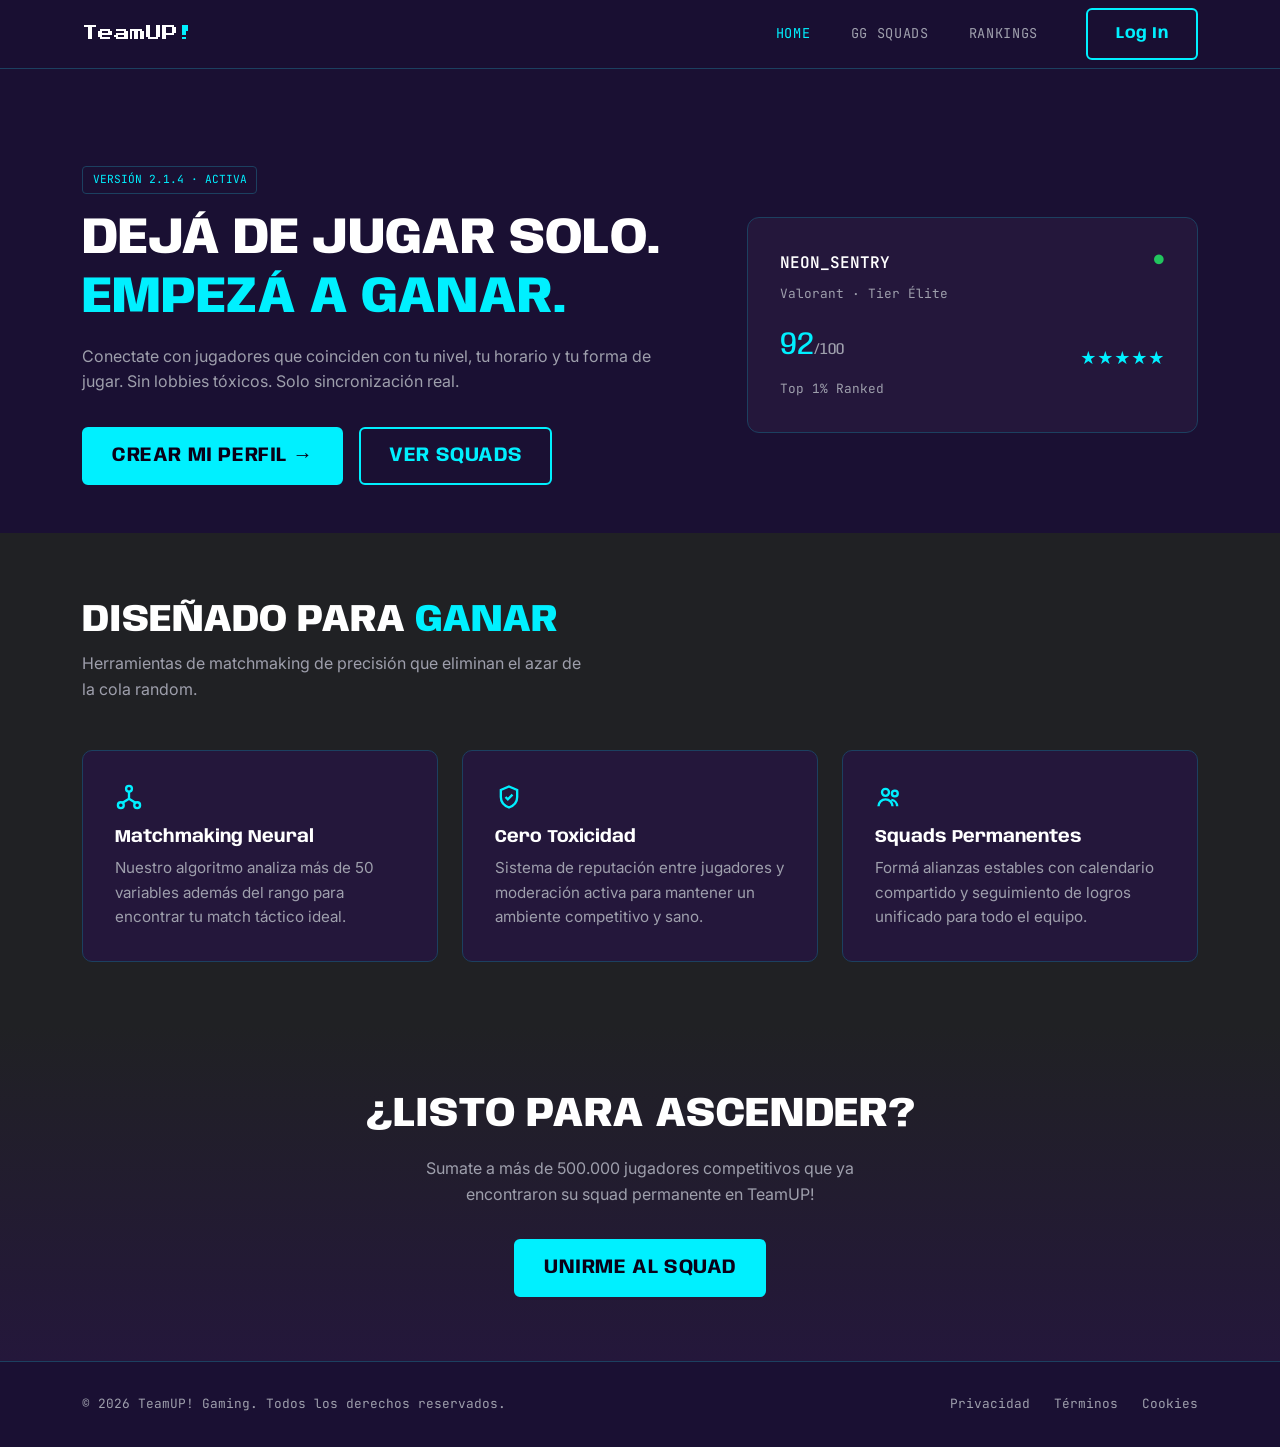
==== index.html @ cec01d7f "Landing page" ====
<!DOCTYPE html>
<html lang="es">
<head>
  <meta charset="UTF-8">
  <meta name="viewport" content="width=device-width, initial-scale=1.0">
  <title>TeamUP! — Encontrá tu squad ideal</title>
  <meta name="description" content="TeamUP conecta jugadores compatibles por rango, horario y estilo de juego.">

  <!-- Bootstrap 5.3.8 -->
  <link href="https://cdn.jsdelivr.net/npm/bootstrap@5.3.8/dist/css/bootstrap.min.css" rel="stylesheet">

  <!-- Google Fonts: las 4 tipografías definidas en la Guía de Diseño Visual -->
  <link rel="preconnect" href="https://fonts.googleapis.com">
  <link rel="preconnect" href="https://fonts.gstatic.com" crossorigin>
  <link href="https://fonts.googleapis.com/css2?family=Press+Start+2P&family=Anybody:wght@600;800&family=Inter:wght@400;500&family=JetBrains+Mono:wght@500&display=swap" rel="stylesheet">

  <!-- Nuestros estilos: van DESPUÉS de Bootstrap para poder sobreescribirlo -->
  <link rel="stylesheet" href="assets/css/style.css">
</head>
<body>

  <!-- ===================== HEADER / NAV ===================== -->
  <header class="site-header">
    <nav class="navbar navbar-expand-lg" aria-label="Navegación principal">
      <div class="container">
        <a class="navbar-brand logo" href="index.html">TeamUP<span class="text-accent">!</span></a>

        <button class="navbar-toggler" type="button" data-bs-toggle="collapse"
                data-bs-target="#navMenu" aria-controls="navMenu"
                aria-expanded="false" aria-label="Abrir menú de navegación">
          <span class="navbar-toggler-icon"></span>
        </button>

        <div class="collapse navbar-collapse" id="navMenu">
          <ul class="navbar-nav ms-auto align-items-lg-center gap-lg-4">
            <li class="nav-item"><a class="nav-link active" href="index.html">Home</a></li>
            <li class="nav-item"><a class="nav-link" href="secciones/squads.html">GG Squads</a></li>
            <li class="nav-item"><a class="nav-link" href="secciones/rankings.html">Rankings</a></li>
            <li class="nav-item">
              <a class="btn btn-outline-accent ms-lg-3" href="secciones/login.html">Log In</a>
            </li>
          </ul>
        </div>
      </div>
    </nav>
  </header>

  <main>

    <!-- ===================== HERO / BANNER PRINCIPAL ===================== -->
    <section class="hero" aria-label="Presentación principal">
      <div class="container">
        <div class="row align-items-center gy-5">

          <div class="col-lg-7">
            <span class="badge-version">VERSIÓN 2.1.4 · ACTIVA</span>
            <h1 class="hero-title">
              DEJÁ DE JUGAR SOLO.<br>
              <span class="text-accent">EMPEZÁ A GANAR.</span>
            </h1>
            <p class="hero-text">
              Conectate con jugadores que coinciden con tu nivel, tu horario y tu forma
              de jugar. Sin lobbies tóxicos. Solo sincronización real.
            </p>
            <div class="d-flex flex-column flex-sm-row gap-3">
              <a href="secciones/registro.html" class="btn btn-accent btn-lg">
                CREAR MI PERFIL →
              </a>
              <a href="secciones/squads.html" class="btn btn-outline-accent btn-lg">
                VER SQUADS
              </a>
            </div>
          </div>

          <div class="col-lg-5">
            <!-- Card flotante: jugador destacado -->
            <article class="player-card" aria-label="Jugador destacado">
              <div class="d-flex justify-content-between align-items-start mb-2">
                <span class="player-tag">NEON_SENTRY</span>
                <span class="badge-online" aria-label="En línea">●</span>
              </div>
              <p class="player-meta mb-3">Valorant · Tier Élite</p>
              <div class="d-flex justify-content-between align-items-end">
                <span class="player-rank">92<small>/100</small></span>
                <span class="player-stars" aria-label="5 de 5 estrellas">★★★★★</span>
              </div>
              <p class="player-meta mt-2 mb-0">Top 1% Ranked</p>
            </article>
          </div>

        </div>
      </div>
    </section>

    <!-- ===================== SECCIÓN: 3 DESTACADOS ===================== -->
    <section class="features" aria-labelledby="features-title">
      <div class="container">
        <h2 id="features-title" class="section-title">
          DISEÑADO PARA <span class="text-accent">GANAR</span>
        </h2>
        <p class="section-subtitle">
          Herramientas de matchmaking de precisión que eliminan el azar de la cola random.
        </p>

        <div class="row g-4 mt-4">

          <div class="col-md-4">
            <article class="feature-card">
              <div class="feature-icon" aria-hidden="true">
                <svg width="28" height="28" viewBox="0 0 24 24" fill="none" stroke="currentColor" stroke-width="2">
                  <circle cx="12" cy="5" r="2.5"/><circle cx="5" cy="19" r="2.5"/><circle cx="19" cy="19" r="2.5"/>
                  <path d="M12 7.5v6M12 13.5L6.5 17M12 13.5L17.5 17"/>
                </svg>
              </div>
              <h3 class="feature-title">Matchmaking Neural</h3>
              <p class="feature-text">
                Nuestro algoritmo analiza más de 50 variables además del rango para
                encontrar tu match táctico ideal.
              </p>
            </article>
          </div>

          <div class="col-md-4">
            <article class="feature-card">
              <div class="feature-icon" aria-hidden="true">
                <svg width="28" height="28" viewBox="0 0 24 24" fill="none" stroke="currentColor" stroke-width="2">
                  <path d="M12 3l7 3v6c0 4.5-3 7.5-7 9-4-1.5-7-4.5-7-9V6l7-3z"/>
                  <path d="M9 12l2 2 4-4"/>
                </svg>
              </div>
              <h3 class="feature-title">Cero Toxicidad</h3>
              <p class="feature-text">
                Sistema de reputación entre jugadores y moderación activa para mantener
                un ambiente competitivo y sano.
              </p>
            </article>
          </div>

          <div class="col-md-4">
            <article class="feature-card">
              <div class="feature-icon" aria-hidden="true">
                <svg width="28" height="28" viewBox="0 0 24 24" fill="none" stroke="currentColor" stroke-width="2">
                  <circle cx="9" cy="8" r="3"/><circle cx="17" cy="9" r="2.5"/>
                  <path d="M3 20c0-3.3 2.7-6 6-6s6 2.7 6 6M14 14.5c2.8.3 5 2.5 5 5.5"/>
                </svg>
              </div>
              <h3 class="feature-title">Squads Permanentes</h3>
              <p class="feature-text">
                Formá alianzas estables con calendario compartido y seguimiento de
                logros unificado para todo el equipo.
              </p>
            </article>
          </div>

        </div>
      </div>
    </section>

    <!-- ===================== CTA FINAL ===================== -->
    <section class="cta-final text-center">
      <div class="container">
        <h2 class="cta-title">¿LISTO PARA ASCENDER?</h2>
        <p class="cta-text">
          Sumate a más de 500.000 jugadores competitivos que ya encontraron su squad
          permanente en TeamUP!
        </p>
        <a href="secciones/registro.html" class="btn btn-accent btn-lg">UNIRME AL SQUAD</a>
      </div>
    </section>

  </main>

  <!-- ===================== FOOTER ===================== -->
  <footer class="site-footer">
    <div class="container d-flex flex-column flex-md-row justify-content-between align-items-center gap-3">
      <p class="mb-0">© <span id="anioActual"></span> TeamUP! Gaming. Todos los derechos reservados.</p>
      <ul class="footer-links list-unstyled d-flex gap-4 mb-0">
        <li><a href="secciones/privacidad.html">Privacidad</a></li>
        <li><a href="secciones/terminos.html">Términos</a></li>
        <li><a href="secciones/cookies.html">Cookies</a></li>
      </ul>
    </div>
  </footer>

  <!-- Bootstrap Bundle (incluye Popper, necesario para el menú colapsable) -->
  <script src="https://cdn.jsdelivr.net/npm/bootstrap@5.3.8/dist/js/bootstrap.bundle.min.js"></script>
  <script src="assets/js/script.js"></script>
</body>
</html>
---- assets/css/style.css ----
/* ===========================================================
   TeamUP! — style.css
   Estilos personalizados + overrides de Bootstrap 5.3.8
   Enfoque MOBILE FIRST: las reglas base son para celular (320px+),
   y los @media (min-width) van agregando/ajustando para
   tablet (768px) y desktop (1024px+).
   =========================================================== */

/* -----------------------------------------------------------
   1. DESIGN TOKENS (variables CSS)
   Estos valores son los mismos que están documentados en la
   Guía de Diseño Visual de la Fase 4. Si cambian la paleta allá,
   cambien estas variables y se actualiza TODO el sitio.
----------------------------------------------------------- */
:root {
  /* Color primario */
  --color-accent: #00F0FF;
  --color-accent-active: #00C2D1; /* versión más oscura para estado :active */

  /* Secundarios / neutros oscuros */
  --color-bg: #1A1033;
  --color-bg-alt: #202124;
  --color-panel: #24173B;
  --color-border: #1C4060;

  /* Texto */
  --color-text: #FFFFFF;
  --color-text-muted: #9E9FAC;

  /* Estado */
  --color-success: #22C55E;

  /* Tipografía */
  --font-display: 'Press Start 2P', cursive;
  --font-heading: 'Anybody', sans-serif;
  --font-body: 'Inter', sans-serif;
  --font-mono: 'JetBrains Mono', monospace;

  /* Espaciado base (escala simple de 8px) */
  --space-sm: 0.5rem;
  --space-md: 1rem;
  --space-lg: 2rem;
  --space-xl: 4rem;
}

/* -----------------------------------------------------------
   2. RESET / BASE
----------------------------------------------------------- */
body {
  background-color: var(--color-bg);
  color: var(--color-text);
  font-family: var(--font-body);
  line-height: 1.6;
}

a {
  text-decoration: none;
}

.text-accent {
  color: var(--color-accent);
}

/* Foco visible para navegación con teclado (accesibilidad) */
a:focus-visible,
button:focus-visible,
.btn:focus-visible {
  outline: 2px solid var(--color-accent);
  outline-offset: 3px;
}

/* -----------------------------------------------------------
   3. HEADER / NAVBAR
----------------------------------------------------------- */
.site-header {
  background-color: rgba(26, 16, 51, 0.95);
  border-bottom: 1px solid var(--color-border);
  position: sticky;
  top: 0;
  z-index: 1000;
  transition: box-shadow 0.2s ease;
}

/* Esta clase la agrega/quita script.js cuando hacés scroll */
.site-header--scrolled {
  box-shadow: 0 4px 20px rgba(0, 0, 0, 0.4);
}

.logo {
  font-family: var(--font-display);
  font-size: 1rem;
  color: var(--color-text);
}

.navbar-nav .nav-link {
  font-family: var(--font-mono);
  font-size: 0.85rem;
  letter-spacing: 0.05em;
  color: var(--color-text-muted);
  text-transform: uppercase;
}

.navbar-nav .nav-link.active,
.navbar-nav .nav-link:hover {
  color: var(--color-accent);
}

/* El ícono de "hamburguesa" del menú mobile, en color claro */
.navbar-toggler {
  border-color: var(--color-border);
}
.navbar-toggler-icon {
  filter: invert(1);
}

/* -----------------------------------------------------------
   4. BOTONES (con sus 4 estados: default / hover / active / disabled)
----------------------------------------------------------- */
.btn {
  font-family: var(--font-heading);
  font-weight: 700;
  letter-spacing: 0.03em;
  border-radius: 6px;
  padding: 0.75rem 1.75rem;
  transition: all 0.2s ease;
}

/* Botón primario — DEFAULT */
.btn-accent {
  background-color: var(--color-accent);
  color: #0A0118; /* texto oscuro, ratio de contraste 12.79:1 ya verificado en la Fase 4 */
  border: 2px solid var(--color-accent);
}

/* Botón primario — HOVER: glow sutil */
.btn-accent:hover {
  background-color: var(--color-accent);
  color: #0A0118;
  box-shadow: 0 0 16px rgba(0, 240, 255, 0.6);
}

/* Botón primario — ACTIVE: más oscuro/"hundido", sin glow (es el momento del click) */
.btn-accent:active {
  background-color: var(--color-accent-active);
  border-color: var(--color-accent-active);
  box-shadow: none;
  transform: translateY(1px);
}

/* Botón primario — DISABLED: opacidad reducida, sin brillo */
.btn-accent:disabled,
.btn-accent.disabled {
  background-color: var(--color-accent);
  opacity: 0.4;
  box-shadow: none;
  cursor: not-allowed;
}

/* Botón secundario (outline) */
.btn-outline-accent {
  background-color: transparent;
  color: var(--color-accent);
  border: 2px solid var(--color-accent);
}

.btn-outline-accent:hover {
  background-color: rgba(0, 240, 255, 0.1);
  box-shadow: 0 0 12px rgba(0, 240, 255, 0.35);
}

.btn-outline-accent:active {
  background-color: rgba(0, 240, 255, 0.18);
  transform: translateY(1px);
}

/* -----------------------------------------------------------
   5. HERO
----------------------------------------------------------- */
.hero {
  padding: var(--space-xl) 0 var(--space-lg);
}

.badge-version {
  display: inline-block;
  font-family: var(--font-mono);
  font-size: 0.7rem;
  color: var(--color-accent);
  border: 1px solid var(--color-border);
  border-radius: 4px;
  padding: 0.25rem 0.6rem;
  margin-bottom: var(--space-md);
}

.hero-title {
  font-family: var(--font-heading);
  font-weight: 800;
  font-size: 2rem;
  line-height: 1.15;
  margin-bottom: var(--space-md);
}

.hero-text {
  color: var(--color-text-muted);
  font-size: 1rem;
  max-width: 36rem;
  margin-bottom: var(--space-lg);
}

/* Card flotante del jugador destacado */
.player-card {
  background-color: var(--color-panel);
  border: 1px solid var(--color-border);
  border-radius: 12px;
  padding: var(--space-lg);
}

.player-tag {
  font-family: var(--font-mono);
  font-weight: 600;
  color: var(--color-text);
}

.badge-online {
  color: var(--color-success);
  font-size: 0.8rem;
}

.player-meta {
  font-family: var(--font-mono);
  font-size: 0.8rem;
  color: var(--color-text-muted);
}

.player-rank {
  font-family: var(--font-heading);
  font-size: 2rem;
  color: var(--color-accent);
}
.player-rank small {
  font-size: 1rem;
  color: var(--color-text-muted);
}

.player-stars {
  color: var(--color-accent);
}

/* -----------------------------------------------------------
   6. SECCIÓN DE 3 DESTACADOS (features)
----------------------------------------------------------- */
.features {
  padding: var(--space-xl) 0;
  background-color: var(--color-bg-alt);
}

.section-title {
  font-family: var(--font-heading);
  font-weight: 800;
  font-size: 1.6rem;
}

.section-subtitle {
  color: var(--color-text-muted);
  max-width: 32rem;
}

.feature-card {
  background-color: var(--color-panel);
  border: 1px solid var(--color-border);
  border-radius: 10px;
  padding: var(--space-lg);
  height: 100%;
}

.feature-icon {
  color: var(--color-accent);
  margin-bottom: var(--space-md);
}

.feature-title {
  font-family: var(--font-heading);
  font-weight: 700;
  font-size: 1.1rem;
  margin-bottom: var(--space-sm);
}

.feature-text {
  color: var(--color-text-muted);
  font-size: 0.95rem;
  margin-bottom: 0;
}

/* -----------------------------------------------------------
   7. CTA FINAL
----------------------------------------------------------- */
.cta-final {
  padding: var(--space-xl) 0;
  background: linear-gradient(180deg, var(--color-bg-alt) 0%, var(--color-panel) 100%);
}

.cta-title {
  font-family: var(--font-heading);
  font-weight: 800;
  font-size: 1.8rem;
  margin-bottom: var(--space-md);
}

.cta-text {
  color: var(--color-text-muted);
  max-width: 30rem;
  margin: 0 auto var(--space-lg);
}

/* -----------------------------------------------------------
   8. FOOTER
----------------------------------------------------------- */
.site-footer {
  padding: var(--space-lg) 0;
  border-top: 1px solid var(--color-border);
  font-family: var(--font-mono);
  font-size: 0.8rem;
  color: var(--color-text-muted);
}

.footer-links a {
  color: var(--color-text-muted);
}
.footer-links a:hover {
  color: var(--color-accent);
}

/* ===========================================================
   BREAKPOINTS — mobile first: de acá para abajo solo AGRANDAMOS
   o reordenamos cosas para pantallas más grandes.
   =========================================================== */

/* TABLET: 768px en adelante */
@media (min-width: 768px) {
  .hero-title {
    font-size: 2.6rem;
  }
  .section-title,
  .cta-title {
    font-size: 2rem;
  }
}

/* DESKTOP: 1024px en adelante */
@media (min-width: 1024px) {
  .hero {
    padding: 6rem 0 3rem;
  }
  .hero-title {
    font-size: 3.2rem;
  }
  .section-title {
    font-size: 2.4rem;
  }
  .cta-title {
    font-size: 2.6rem;
  }
}
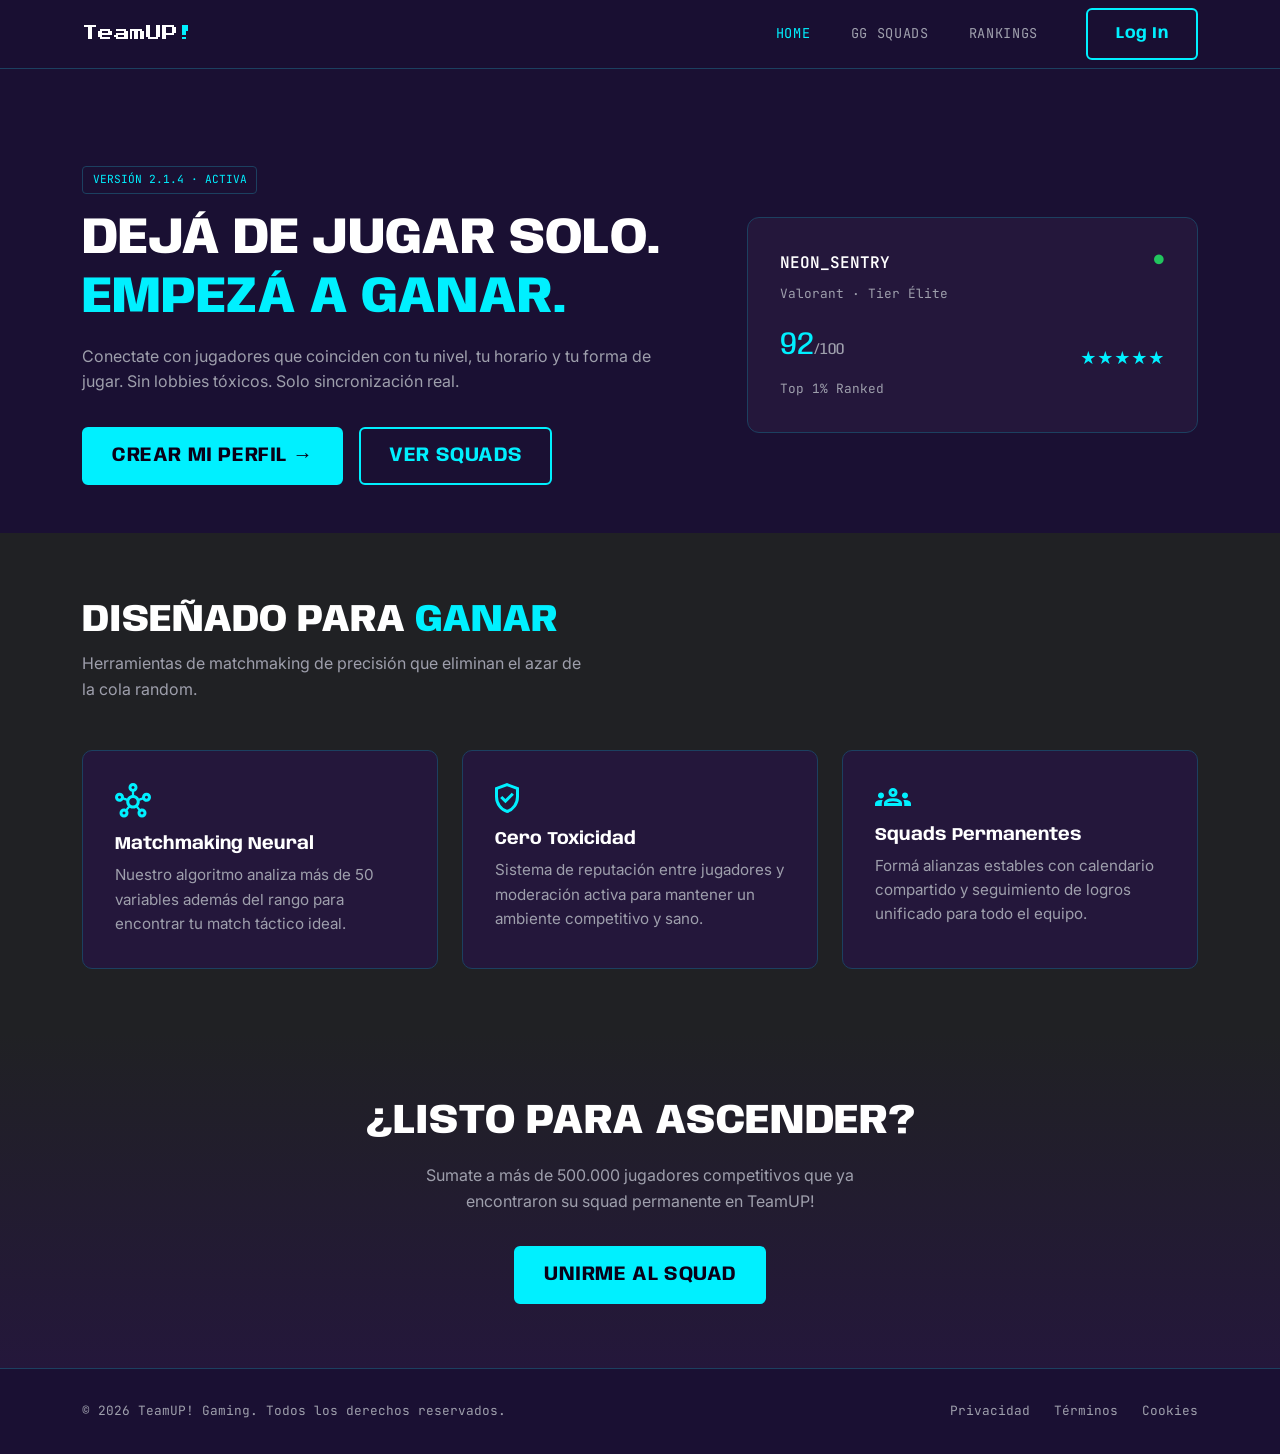
==== commit 53b14557: "Log in y Sign Up" ====
--- a/index.html
+++ b/index.html
@@ -107,10 +107,8 @@
           <div class="col-md-4">
             <article class="feature-card">
               <div class="feature-icon" aria-hidden="true">
-                <svg width="28" height="28" viewBox="0 0 24 24" fill="none" stroke="currentColor" stroke-width="2">
-                  <circle cx="12" cy="5" r="2.5"/><circle cx="5" cy="19" r="2.5"/><circle cx="19" cy="19" r="2.5"/>
-                  <path d="M12 7.5v6M12 13.5L6.5 17M12 13.5L17.5 17"/>
-                </svg>
+                 <!-- Copie el icono como SVG de Figma y despues lo pase por SVGOMG para acortarlo -->
+                <svg xmlns="http://www.w3.org/2000/svg" width="36" height="35" fill="none" viewBox="0 0 36 35"><path fill="#00f0ff" d="M9 34.5q-1.875 0-3.187-1.312Q4.5 31.875 4.5 30t1.313-3.187T9 25.5q.525 0 .975.113t.863.3l2.137-2.663a6.5 6.5 0 0 1-1.463-2.625 6.8 6.8 0 0 1-.187-2.925l-3.037-1.012a4.9 4.9 0 0 1-1.613 1.5 4.3 4.3 0 0 1-2.175.562q-1.875 0-3.187-1.312Q0 16.125 0 14.25t1.313-3.187T4.5 9.75t3.188 1.313T9 14.25v.3l3.037 1.05q.75-1.35 2.007-2.287a6.4 6.4 0 0 1 2.831-1.2V8.85a4.67 4.67 0 0 1-2.419-1.594Q13.5 6.076 13.5 4.5q0-1.875 1.313-3.187Q16.125 0 18 0t3.188 1.313T22.5 4.5q0 1.575-.975 2.756a4.78 4.78 0 0 1-2.4 1.594v3.263a6.4 6.4 0 0 1 2.831 1.2 7.2 7.2 0 0 1 2.006 2.287L27 14.55v-.3q0-1.875 1.313-3.187Q29.625 9.75 31.5 9.75t3.188 1.313T36 14.25t-1.312 3.188T31.5 18.75q-1.2 0-2.194-.562a4.5 4.5 0 0 1-1.594-1.5L24.676 17.7q.224 1.463-.187 2.906a6.8 6.8 0 0 1-1.463 2.644l2.138 2.625a4 4 0 0 1 .862-.281q.45-.094.975-.094 1.875 0 3.188 1.313Q31.5 28.125 31.5 30t-1.312 3.188T27 34.5t-3.187-1.312T22.5 30q0-.75.244-1.444.243-.693.656-1.256l-2.137-2.663a6.6 6.6 0 0 1-3.282.863 6.6 6.6 0 0 1-3.281-.863L12.6 27.3q.413.563.656 1.256T13.5 30q0 1.875-1.312 3.188Q10.875 34.5 9 34.5M4.5 15.75q.637 0 1.069-.431.43-.432.431-1.069 0-.637-.431-1.069A1.45 1.45 0 0 0 4.5 12.75q-.637 0-1.069.431A1.45 1.45 0 0 0 3 14.25q0 .637.431 1.069.432.43 1.069.431M9 31.5q.637 0 1.069-.431.43-.432.431-1.069 0-.637-.431-1.069A1.45 1.45 0 0 0 9 28.5q-.637 0-1.069.431A1.45 1.45 0 0 0 7.5 30q0 .637.431 1.069.432.43 1.069.431M18 6q.637 0 1.069-.431.43-.432.431-1.069 0-.637-.431-1.069A1.45 1.45 0 0 0 18 3q-.637 0-1.069.431A1.45 1.45 0 0 0 16.5 4.5q0 .637.431 1.069.432.43 1.069.431m0 16.5q1.575 0 2.663-1.087 1.087-1.088 1.087-2.663t-1.087-2.663Q19.575 15 18 15t-2.662 1.087-1.088 2.663 1.088 2.663T18 22.5m9 9q.637 0 1.069-.431.43-.432.431-1.069 0-.637-.431-1.069A1.45 1.45 0 0 0 27 28.5q-.637 0-1.069.431A1.45 1.45 0 0 0 25.5 30q0 .637.431 1.069.432.43 1.069.431m4.5-15.75q.637 0 1.069-.431.43-.432.431-1.069 0-.637-.431-1.069a1.45 1.45 0 0 0-1.069-.431q-.637 0-1.069.431A1.45 1.45 0 0 0 30 14.25q0 .637.431 1.069.432.43 1.069.431"/></svg>
               </div>
               <h3 class="feature-title">Matchmaking Neural</h3>
               <p class="feature-text">
@@ -123,10 +121,7 @@
           <div class="col-md-4">
             <article class="feature-card">
               <div class="feature-icon" aria-hidden="true">
-                <svg width="28" height="28" viewBox="0 0 24 24" fill="none" stroke="currentColor" stroke-width="2">
-                  <path d="M12 3l7 3v6c0 4.5-3 7.5-7 9-4-1.5-7-4.5-7-9V6l7-3z"/>
-                  <path d="M9 12l2 2 4-4"/>
-                </svg>
+                <svg xmlns="http://www.w3.org/2000/svg" width="24" height="30" fill="none" viewBox="0 0 24 30"><path fill="#00f0ff" d="M10.425 20.325 18.9 11.85l-2.137-2.137-6.338 6.337-3.15-3.15-2.137 2.137zM12 30q-5.213-1.313-8.606-5.981Q0 19.349 0 13.65V4.5L12 0l12 4.5v9.15q0 5.7-3.394 10.369Q17.213 28.687 12 30m0-3.15q3.9-1.238 6.45-4.95T21 13.65V6.563l-9-3.375-9 3.375v7.087q0 4.538 2.55 8.25T12 26.85"/></svg>
               </div>
               <h3 class="feature-title">Cero Toxicidad</h3>
               <p class="feature-text">
@@ -139,10 +134,7 @@
           <div class="col-md-4">
             <article class="feature-card">
               <div class="feature-icon" aria-hidden="true">
-                <svg width="28" height="28" viewBox="0 0 24 24" fill="none" stroke="currentColor" stroke-width="2">
-                  <circle cx="9" cy="8" r="3"/><circle cx="17" cy="9" r="2.5"/>
-                  <path d="M3 20c0-3.3 2.7-6 6-6s6 2.7 6 6M14 14.5c2.8.3 5 2.5 5 5.5"/>
-                </svg>
+                <svg xmlns="http://www.w3.org/2000/svg" width="36" height="18" fill="none" viewBox="0 0 36 18"><path fill="#00f0ff" d="M0 18v-2.363q0-1.612 1.65-2.625T6 12q.488 0 .938.019.45.018.862.094a6.2 6.2 0 0 0-.787 1.65 6.2 6.2 0 0 0-.263 1.8V18zm9 0v-2.437q0-1.2.656-2.194.657-.994 1.856-1.744t2.87-1.125q1.668-.375 3.618-.375 1.988 0 3.656.375 1.67.375 2.869 1.125t1.838 1.744A4 4 0 0 1 27 15.563V18zm20.25 0v-2.437q0-.975-.244-1.838a5.9 5.9 0 0 0-.731-1.612q.412-.076.844-.094.43-.02.881-.019 2.7 0 4.35.994 1.65.993 1.65 2.643V18zm-17.062-3H23.85q-.375-.75-2.081-1.312-1.707-.563-3.769-.563t-3.769.563q-1.706.562-2.043 1.312M6 10.5a2.9 2.9 0 0 1-2.119-.881A2.9 2.9 0 0 1 3 7.5q0-1.275.881-2.137A2.92 2.92 0 0 1 6 4.5q1.275 0 2.137.862Q9 6.226 9 7.5a2.92 2.92 0 0 1-.863 2.119q-.862.88-2.137.881m24 0a2.9 2.9 0 0 1-2.119-.881A2.9 2.9 0 0 1 27 7.5q0-1.275.881-2.137A2.92 2.92 0 0 1 30 4.5q1.275 0 2.138.862Q33 6.226 33 7.5a2.92 2.92 0 0 1-.862 2.119q-.863.88-2.138.881M18 9q-1.875 0-3.187-1.312Q13.5 6.375 13.5 4.5q0-1.913 1.313-3.206Q16.125 0 18 0q1.913 0 3.206 1.294Q22.5 2.587 22.5 4.5q0 1.875-1.294 3.188Q19.913 9 18 9m0-3q.637 0 1.069-.431.43-.432.431-1.069 0-.637-.431-1.069A1.45 1.45 0 0 0 18 3q-.637 0-1.069.431A1.45 1.45 0 0 0 16.5 4.5q0 .637.431 1.069.432.43 1.069.431"/></svg>
               </div>
               <h3 class="feature-title">Squads Permanentes</h3>
               <p class="feature-text">
--- a/assets/css/style.css
+++ b/assets/css/style.css
@@ -29,6 +29,7 @@
 
   /* Estado */
   --color-success: #22C55E;
+  --color-error: #FF6B6B; /* verificado: 6.49:1 sobre --color-bg, supera el mínimo 4.5:1 */
 
   /* Tipografía */
   --font-display: 'Press Start 2P', cursive;
@@ -327,6 +328,251 @@
 }
 .footer-links a:hover {
   color: var(--color-accent);
+}
+
+/* ===========================================================
+   9. PÁGINAS DE AUTENTICACIÓN (Login / Registro)
+   =========================================================== */
+
+/* Header simple para Registro: solo logo + link, sin nav completo */
+.auth-header {
+  padding: var(--space-md) 0;
+}
+.auth-header a {
+  color: var(--color-text-muted);
+}
+.auth-header a:hover,
+.auth-header strong {
+  color: var(--color-accent);
+}
+
+/* Wrapper que centra la card vertical y horizontalmente */
+.auth-wrapper {
+  min-height: 100vh;
+  display: flex;
+  flex-direction: column;
+  align-items: center;
+  justify-content: center;
+  padding: var(--space-lg) var(--space-md);
+}
+
+.auth-card {
+  background-color: var(--color-panel);
+  border: 1px solid var(--color-border);
+  border-radius: 12px;
+  padding: var(--space-lg);
+  width: 100%;
+  max-width: 26rem;
+}
+
+.auth-logo {
+  font-family: var(--font-display);
+  font-size: 1.1rem;
+  color: var(--color-text);
+  text-align: center;
+  display: block;
+  margin-bottom: var(--space-sm);
+}
+
+.auth-title {
+  font-family: var(--font-heading);
+  font-weight: 800;
+  font-size: 1.6rem;
+  margin-bottom: var(--space-sm);
+}
+
+.auth-subtitle {
+  text-align: center;
+  color: var(--color-text-muted);
+  font-family: var(--font-mono);
+  font-size: 0.85rem;
+  margin-bottom: var(--space-lg);
+}
+
+/* -- Campos de formulario -- */
+.form-label-game {
+  display: flex;
+  align-items: center;
+  gap: 0.4rem;
+  font-family: var(--font-mono);
+  font-size: 0.75rem;
+  letter-spacing: 0.04em;
+  color: var(--color-accent);
+  text-transform: uppercase;
+  margin-bottom: 0.4rem;
+}
+
+/* El "casillero" donde pegás el SVG del ícono. Tamaño fijo para que
+   no importa de qué tamaño venga el SVG original de Figma, siempre
+   quede prolijo y alineado con el texto. */
+.label-icon {
+  display: inline-flex;
+  align-items: center;
+  justify-content: center;
+  width: 14px;
+  height: 14px;
+  flex-shrink: 0; /* que no se achique si el texto de la label es largo */
+}
+.label-icon svg {
+  width: 100%;
+  height: 100%;
+}
+
+.form-control-game {
+  width: 100%;
+  background-color: var(--color-bg);
+  border: 1px solid var(--color-border);
+  border-radius: 6px;
+  padding: 0.65rem 0.9rem;
+  color: var(--color-text);
+  font-family: var(--font-body);
+  transition: border-color 0.15s ease, box-shadow 0.15s ease;
+}
+
+.form-control-game::placeholder {
+  color: var(--color-text-muted);
+  opacity: 0.6;
+}
+
+/* Estado FOCUS */
+.form-control-game:focus {
+  outline: none;
+  border-color: var(--color-accent);
+  box-shadow: 0 0 0 3px rgba(0, 240, 255, 0.15);
+}
+
+/* Estado ERROR (lo agrega el JS al validar) */
+.form-control-game.is-invalid {
+  border-color: var(--color-error);
+}
+.form-control-game.is-invalid:focus {
+  box-shadow: 0 0 0 3px rgba(255, 107, 107, 0.18);
+}
+
+/* Estado VÁLIDO (lo agrega el JS al validar) */
+.form-control-game.is-valid {
+  border-color: var(--color-success);
+}
+
+/* Mensaje de error: oculto por defecto, el JS le agrega .show */
+.form-error-text {
+  display: none;
+  color: var(--color-error);
+  font-family: var(--font-mono);
+  font-size: 0.78rem;
+  margin-top: 0.35rem;
+}
+.form-error-text.show {
+  display: block;
+}
+
+/* Input de contraseña con botón de mostrar/ocultar */
+.password-field {
+  position: relative;
+}
+.password-toggle {
+  position: absolute;
+  right: 0.7rem;
+  top: 50%;
+  transform: translateY(-50%);
+  background: none;
+  border: none;
+  color: var(--color-text-muted);
+  cursor: pointer;
+  padding: 0.2rem;
+}
+.password-toggle:hover {
+  color: var(--color-accent);
+}
+
+/* Banner de feedback (éxito o error general del formulario) */
+.form-feedback {
+  display: none;
+  border-radius: 8px;
+  padding: 0.75rem 1rem;
+  font-size: 0.9rem;
+  margin-bottom: var(--space-md);
+}
+.form-feedback.show {
+  display: block;
+}
+.form-feedback.feedback-success {
+  background-color: rgba(34, 197, 94, 0.12);
+  border: 1px solid var(--color-success);
+  color: var(--color-success);
+}
+.form-feedback.feedback-error {
+  background-color: rgba(255, 107, 107, 0.12);
+  border: 1px solid var(--color-error);
+  color: var(--color-error);
+}
+
+.form-check-game {
+  font-size: 0.85rem;
+  color: var(--color-text-muted);
+}
+.form-check-game a {
+  color: var(--color-accent);
+}
+
+.auth-divider {
+  border-top: 1px solid var(--color-border);
+  margin: var(--space-md) 0;
+}
+
+.social-row {
+  display: flex;
+  justify-content: center;
+  gap: 0.6rem;
+}
+.social-btn {
+  width: 2.6rem;
+  height: 2.6rem;
+  display: flex;
+  align-items: center;
+  justify-content: center;
+  background-color: var(--color-bg-alt);
+  border: 1px solid var(--color-border);
+  border-radius: 6px;
+  color: var(--color-text-muted);
+}
+.social-btn:hover {
+  color: var(--color-accent);
+  border-color: var(--color-accent);
+}
+
+/* Barra de estado tipo HUD, abajo de la card de Login */
+.status-bar {
+  display: flex;
+  justify-content: space-between;
+  font-family: var(--font-mono);
+  font-size: 0.7rem;
+  color: var(--color-text-muted);
+  margin-top: var(--space-md);
+}
+.status-dot {
+  color: var(--color-success);
+}
+
+/* Fila de stats abajo de la card de Registro */
+.stats-row {
+  display: flex;
+  gap: var(--space-xl);
+  margin-top: var(--space-lg);
+}
+.stats-row .stat-number {
+  font-family: var(--font-heading);
+  font-weight: 800;
+  font-size: 1.3rem;
+  color: var(--color-accent);
+  display: block;
+  text-align: center;
+}
+.stats-row .stat-label {
+  font-family: var(--font-mono);
+  font-size: 0.7rem;
+  color: var(--color-text-muted);
+  text-align: center;
 }
 
 /* ===========================================================
@@ -359,4 +605,4 @@
   .cta-title {
     font-size: 2.6rem;
   }
-}
+}
